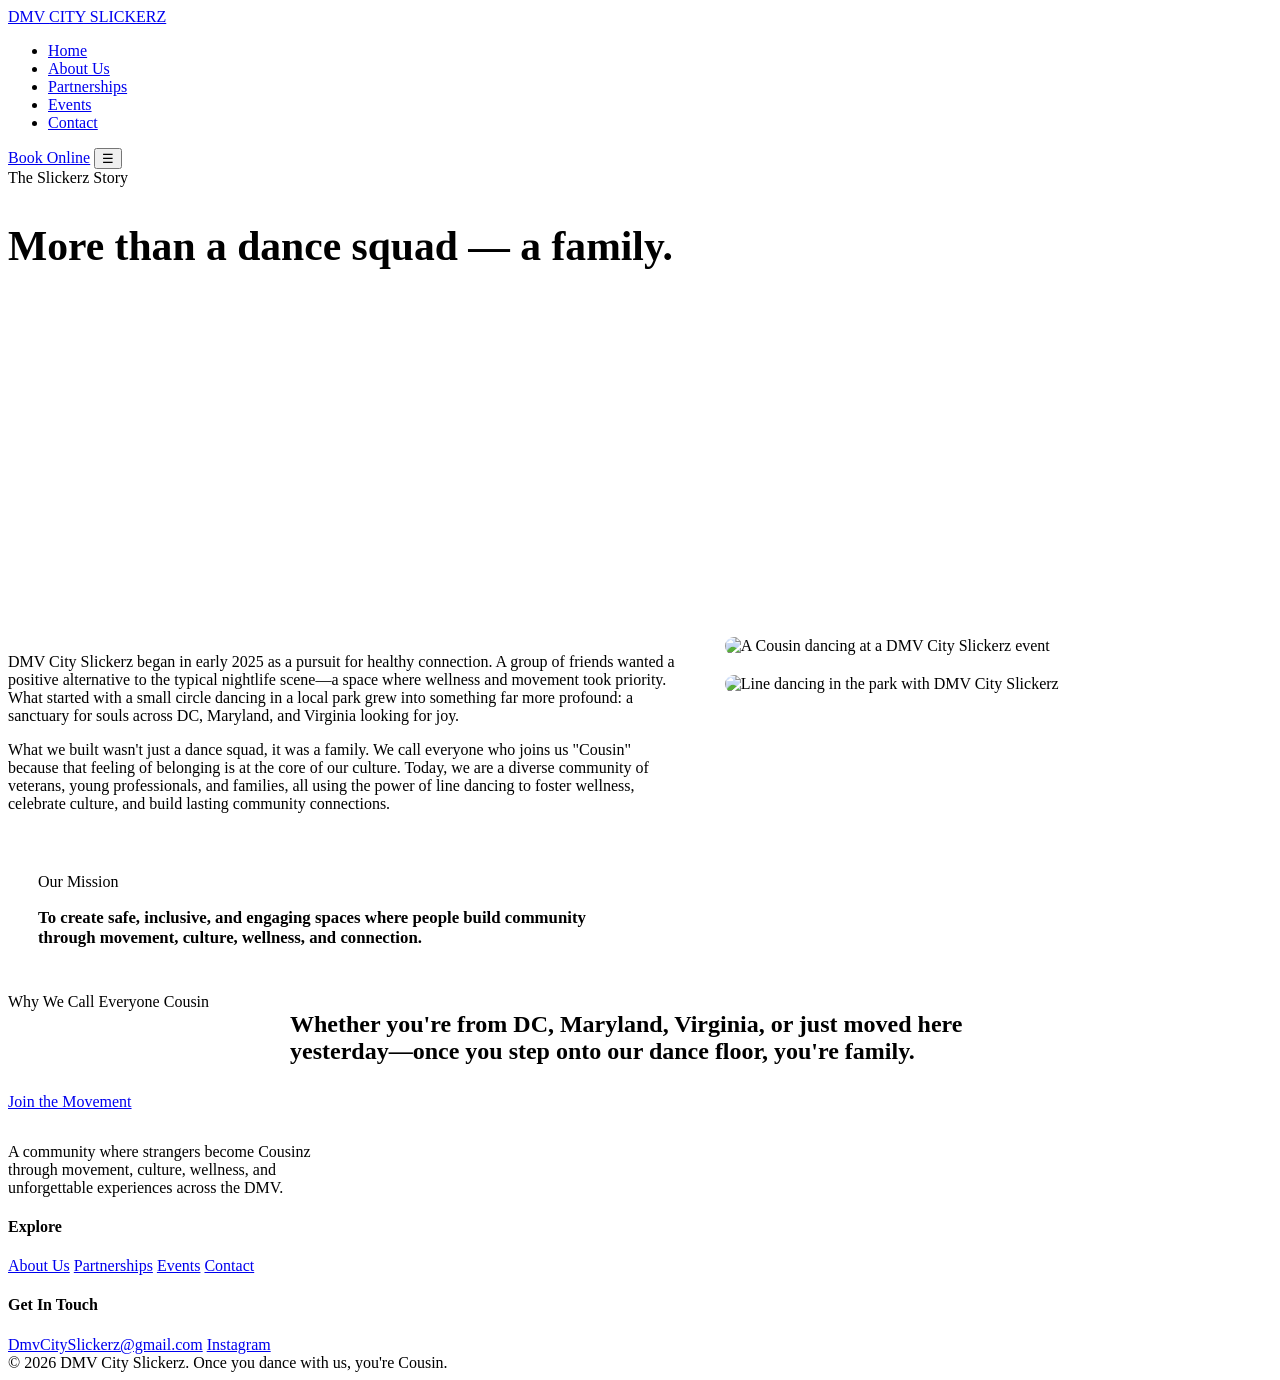
==== about.html @ 869b7dbd "Add about.html for DMV City Slickerz website" ====
<!DOCTYPE html>
<html lang="en">
<head>
<meta charset="UTF-8">
<meta name="viewport" content="width=device-width, initial-scale=1.0">
<title>About Us | DMV City Slickerz</title>
<link rel="stylesheet" href="css/style.css">
</head>
<body>

<header class="site-header">
  <nav class="nav">
    <a href="index.html" class="logo">DMV <span>CITY SLICKERZ</span></a>
    <ul class="nav-links">
      <li><a href="index.html">Home</a></li>
      <li><a href="about.html" class="active">About Us</a></li>
      <li><a href="partnerships.html">Partnerships</a></li>
      <li><a href="events.html">Events</a></li>
      <li><a href="contact.html">Contact</a></li>
    </ul>
    <div class="nav-cta">
      <a href="events.html" class="btn btn-rust">Book Online</a>
      <button class="nav-toggle" aria-label="Menu">&#9776;</button>
    </div>
  </nav>
</header>

<section class="hero" style="min-height:52vh;background-image:url('images/full_dsc_0605.jpg');">
  <div class="hero-inner">
    <span class="eyebrow">The Slickerz Story</span>
    <h1 style="font-size:2.6rem;">More than a dance squad &mdash; a family.</h1>
  </div>
</section>

<section>
  <div class="wrap" style="display:grid;grid-template-columns:1.1fr .9fr;gap:48px;align-items:start;">
    <div>
      <p class="subtitle">DMV City Slickerz began in early 2025 as a pursuit for healthy connection. A group of friends wanted a positive alternative to the typical nightlife scene&mdash;a space where wellness and movement took priority. What started with a small circle dancing in a local park grew into something far more profound: a sanctuary for souls across DC, Maryland, and Virginia looking for joy.</p>
      <p class="subtitle">What we built wasn't just a dance squad, it was a family. We call everyone who joins us "Cousin" because that feeling of belonging is at the core of our culture. Today, we are a diverse community of veterans, young professionals, and families, all using the power of line dancing to foster wellness, celebrate culture, and build lasting community connections.</p>
      <div style="background:var(--cream-2);border-radius:14px;padding:28px 30px;margin-top:32px;">
        <span class="eyebrow">Our Mission</span>
        <p class="mb-0" style="font-size:1.05rem;color:var(--green-2);font-weight:600;">To create safe, inclusive, and engaging spaces where people build community through movement, culture, wellness, and connection.</p>
      </div>
    </div>
    <div style="display:flex;flex-direction:column;gap:20px;">
      <img src="images/full_img_4966.jpg" alt="A Cousin dancing at a DMV City Slickerz event" style="border-radius:16px;">
      <img src="images/full_dsc_0731.jpg" alt="Line dancing in the park with DMV City Slickerz" style="border-radius:16px;">
    </div>
  </div>
</section>

<section class="section-dark center">
  <div class="wrap">
    <span class="eyebrow">Why We Call Everyone Cousin</span>
    <h2 style="max-width:700px;margin:0 auto;">Whether you're from DC, Maryland, Virginia, or just moved here yesterday&mdash;once you step onto our dance floor, you're family.</h2>
    <div style="margin-top:28px;">
      <a href="contact.html" class="btn btn-rust">Join the Movement</a>
    </div>
  </div>
</section>

<footer class="site-footer">
  <div class="wrap">
    <div class="footer-grid">
      <div>
        <a href="index.html" class="logo" style="color:#fff;">DMV <span>CITY SLICKERZ</span></a>
        <p style="margin-top:14px;max-width:320px;">A community where strangers become Cousinz through movement, culture, wellness, and unforgettable experiences across the DMV.</p>
      </div>
      <div>
        <h4>Explore</h4>
        <a href="about.html">About Us</a>
        <a href="partnerships.html">Partnerships</a>
        <a href="events.html">Events</a>
        <a href="contact.html">Contact</a>
      </div>
      <div>
        <h4>Get In Touch</h4>
        <a href="mailto:DmvCitySlickerz@gmail.com">DmvCitySlickerz@gmail.com</a>
        <a href="https://instagram.com/dmvcityslickerz" target="_blank" rel="noopener">Instagram</a>
      </div>
    </div>
    <div class="footer-bottom">&copy; 2026 DMV City Slickerz. Once you dance with us, you're Cousin.</div>
  </div>
</footer>

<script src="js/main.js"></script>
</body>
</html>
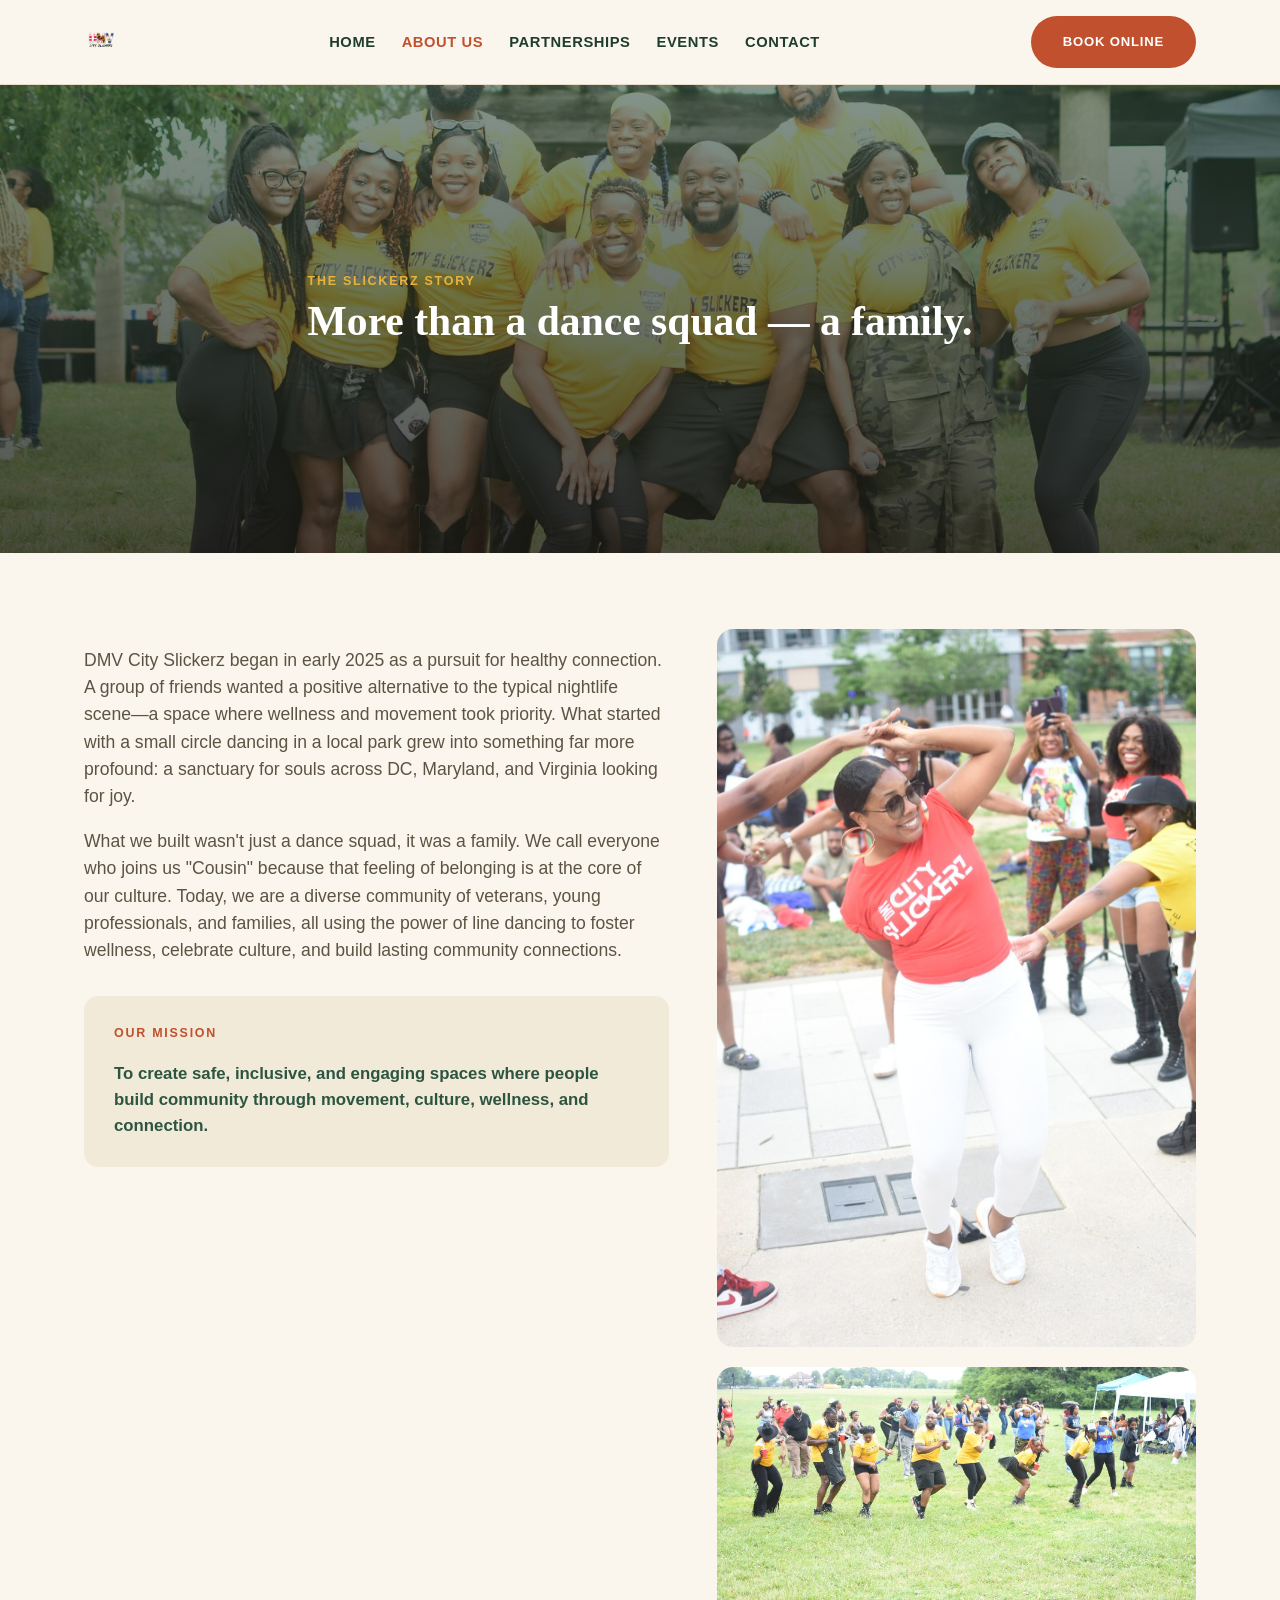
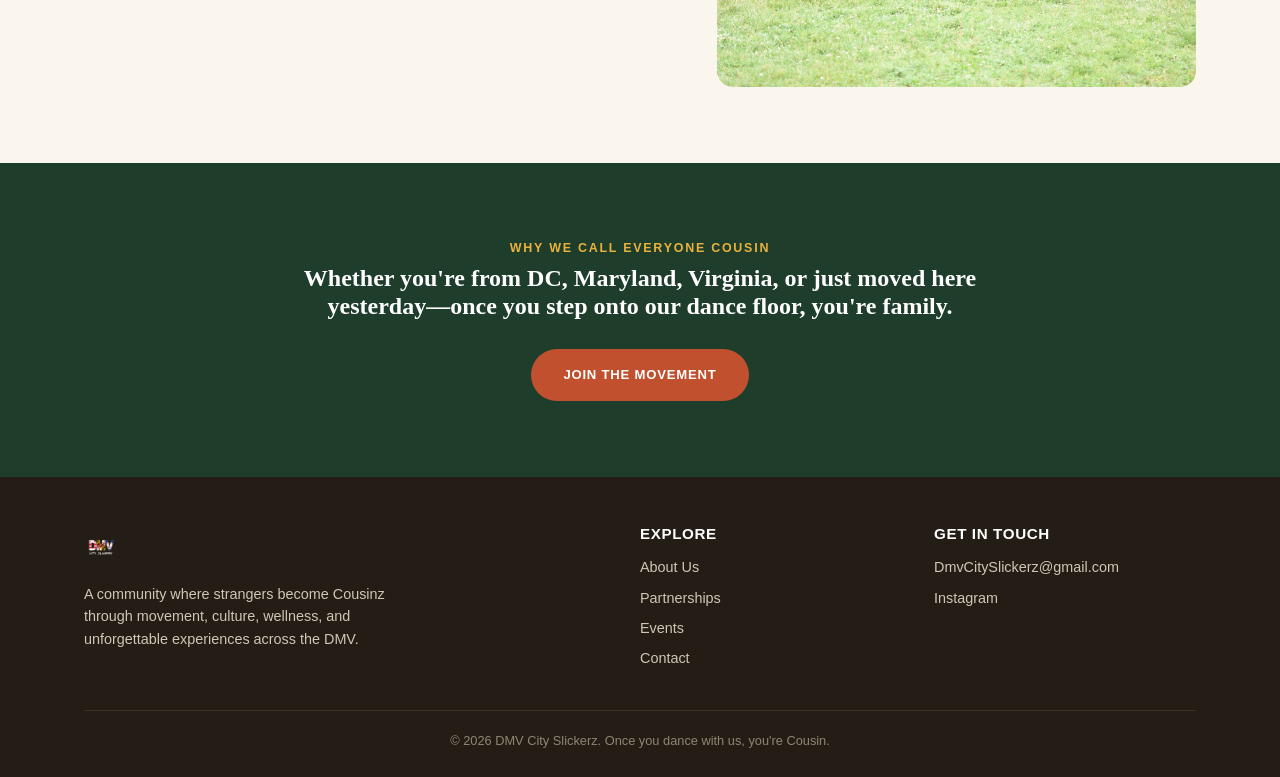
==== commit c7a1d669: "Replace logo text links with image links" ====
--- a/about.html
+++ b/about.html
@@ -10,7 +10,7 @@
 
 <header class="site-header">
   <nav class="nav">
-    <a href="index.html" class="logo">DMV <span>CITY SLICKERZ</span></a>
+    <a href="index.html" class="logo"><img src="images/logo-black.png" alt="DMV City Slickerz" style="height:44px;display:block;"></a>
     <ul class="nav-links">
       <li><a href="index.html">Home</a></li>
       <li><a href="about.html" class="active">About Us</a></li>
@@ -63,7 +63,7 @@
   <div class="wrap">
     <div class="footer-grid">
       <div>
-        <a href="index.html" class="logo" style="color:#fff;">DMV <span>CITY SLICKERZ</span></a>
+        <a href="index.html" class="logo" style="color:#fff;"><img src="images/logo-white.png" alt="DMV City Slickerz" style="height:44px;display:block;"></a>
         <p style="margin-top:14px;max-width:320px;">A community where strangers become Cousinz through movement, culture, wellness, and unforgettable experiences across the DMV.</p>
       </div>
       <div>
--- a/css/style.css
+++ b/css/style.css
@@ -0,0 +1,201 @@
+:root{
+  --cream:#faf6ee;
+  --cream-2:#f2ead9;
+  --green:#1f3d2b;
+  --green-2:#2c5540;
+  --rust:#c1502e;
+  --rust-2:#a83f22;
+  --gold:#e8b23c;
+  --ink:#241d15;
+  --maxw:1160px;
+}
+*{box-sizing:border-box;}
+html{scroll-behavior:smooth;}
+body{
+  margin:0;
+  font-family:'Trebuchet MS','Segoe UI',Verdana,sans-serif;
+  background:var(--cream);
+  color:var(--ink);
+  line-height:1.55;
+}
+h1,h2,h3,h4{
+  font-family:Georgia,'Times New Roman',serif;
+  color:var(--green);
+  margin:0 0 .5em;
+  line-height:1.15;
+}
+a{color:inherit;}
+img{max-width:100%;display:block;}
+.wrap{max-width:var(--maxw);margin:0 auto;padding:0 24px;}
+.eyebrow{
+  text-transform:uppercase;
+  letter-spacing:.14em;
+  font-size:.78rem;
+  font-weight:700;
+  color:var(--rust);
+  margin-bottom:.6em;
+  display:block;
+}
+.btn{
+  display:inline-block;
+  padding:14px 30px;
+  border-radius:999px;
+  font-weight:700;
+  text-decoration:none;
+  text-transform:uppercase;
+  letter-spacing:.06em;
+  font-size:.82rem;
+  border:2px solid transparent;
+  cursor:pointer;
+  transition:transform .15s ease, opacity .15s ease;
+}
+.btn:hover{transform:translateY(-2px);}
+.btn-rust{background:var(--rust);color:#fff;}
+.btn-outline{background:transparent;color:var(--green);border-color:var(--green);}
+.btn-outline-light{background:transparent;color:#fff;border-color:#fff;}
+.btn-row{display:flex;gap:14px;flex-wrap:wrap;}
+
+/* NAV */
+.site-header{
+  background:var(--cream);
+  border-bottom:1px solid #e6dcc7;
+  position:sticky;top:0;z-index:50;
+}
+.nav{
+  display:flex;align-items:center;justify-content:space-between;
+  padding:16px 24px;max-width:var(--maxw);margin:0 auto;
+}
+.logo{
+  font-family:Georgia,serif;
+  font-weight:700;
+  font-size:1.15rem;
+  letter-spacing:.03em;
+  color:var(--green);
+  text-decoration:none;
+}
+.logo span{color:var(--rust);}
+.nav-links{list-style:none;display:flex;gap:26px;margin:0;padding:0;}
+.nav-links a{
+  text-decoration:none;color:var(--green);font-weight:600;
+  font-size:.92rem;text-transform:uppercase;letter-spacing:.04em;
+}
+.nav-links a.active,.nav-links a:hover{color:var(--rust);}
+.nav-cta{display:flex;gap:12px;align-items:center;}
+.nav-toggle{display:none;}
+@media(max-width:840px){
+  .nav-links{display:none;}
+  .nav-toggle{display:block;background:none;border:none;font-size:1.6rem;color:var(--green);cursor:pointer;}
+}
+
+/* HERO */
+.hero{
+  position:relative;
+  min-height:82vh;
+  display:flex;align-items:center;
+  background-size:cover;background-position:center;
+  color:#fff;
+}
+.hero::after{
+  content:'';position:absolute;inset:0;
+  background:linear-gradient(180deg,rgba(31,61,43,.55),rgba(20,20,15,.75));
+}
+.hero-inner{position:relative;z-index:2;max-width:var(--maxw);margin:0 auto;padding:0 24px;}
+.hero .eyebrow{color:var(--gold);}
+.hero h1{
+  color:#fff;font-size:3.2rem;max-width:780px;
+}
+.hero h1 em{color:var(--gold);font-style:normal;}
+.hero p{max-width:560px;font-size:1.1rem;margin-bottom:1.8em;color:#f3ede0;}
+@media(max-width:640px){.hero h1{font-size:2.1rem;}}
+
+/* SECTIONS */
+section{padding:76px 0;}
+.section-head{max-width:640px;margin-bottom:44px;}
+.section-alt{background:var(--cream-2);}
+.section-dark{background:var(--green);color:#f3ede0;}
+.section-dark h2,.section-dark h3{color:#fff;}
+.section-dark .eyebrow{color:var(--gold);}
+
+/* EVENT CARDS */
+.event-grid{display:grid;grid-template-columns:repeat(2,1fr);gap:28px;}
+@media(max-width:760px){.event-grid{grid-template-columns:1fr;}}
+.event-card{
+  background:#fff;border-radius:14px;overflow:hidden;
+  box-shadow:0 6px 24px rgba(31,25,13,.08);
+}
+.event-card img{width:100%;height:280px;object-fit:cover;}
+.event-body{padding:22px 24px;}
+.event-date{color:var(--rust);font-weight:700;text-transform:uppercase;font-size:.82rem;letter-spacing:.05em;margin-bottom:.4em;}
+.event-body h3{font-size:1.25rem;margin-bottom:.3em;}
+.event-loc{color:#6b6252;font-size:.92rem;margin-bottom:1.1em;}
+.event-actions{display:flex;gap:10px;flex-wrap:wrap;}
+.event-actions .btn{padding:10px 20px;font-size:.75rem;}
+
+/* GRID / CARDS generic */
+.card-grid{display:grid;grid-template-columns:repeat(3,1fr);gap:24px;}
+@media(max-width:900px){.card-grid{grid-template-columns:repeat(2,1fr);}}
+@media(max-width:560px){.card-grid{grid-template-columns:1fr;}}
+.tag-pill{
+  display:inline-block;background:#fff;border:1px solid #e6dcc7;
+  border-radius:999px;padding:10px 18px;margin:5px 6px 5px 0;font-size:.88rem;font-weight:600;color:var(--green-2);
+}
+
+/* STATS */
+.stats{display:grid;grid-template-columns:repeat(4,1fr);gap:24px;text-align:center;}
+@media(max-width:700px){.stats{grid-template-columns:repeat(2,1fr);}}
+.stat-num{font-family:Georgia,serif;font-size:2.6rem;color:var(--gold);font-weight:700;}
+.stat-label{text-transform:uppercase;letter-spacing:.06em;font-size:.8rem;color:#e6dcc7;}
+
+/* SPONSOR TIERS */
+.tier-grid{display:grid;grid-template-columns:repeat(4,1fr);gap:20px;}
+@media(max-width:900px){.tier-grid{grid-template-columns:repeat(2,1fr);}}
+@media(max-width:560px){.tier-grid{grid-template-columns:1fr;}}
+.tier-card{background:#fff;border-radius:14px;padding:26px 22px;box-shadow:0 6px 24px rgba(31,25,13,.06);border-top:5px solid var(--rust);}
+.tier-card h4{font-size:1.05rem;text-transform:uppercase;letter-spacing:.03em;}
+.tier-card p{font-size:.92rem;color:#5c5342;}
+
+/* GALLERY */
+.gallery-grid{
+  columns:4 220px;column-gap:14px;
+}
+.gallery-grid img{width:100%;margin:0 0 14px;border-radius:10px;break-inside:avoid;}
+@media(max-width:640px){.gallery-grid{columns:2 160px;}}
+
+/* VOLUNTEER LIST */
+.vol-list{list-style:none;padding:0;margin:0 0 28px;}
+.vol-list li{
+  padding:16px 0;border-bottom:1px solid rgba(255,255,255,.15);
+}
+.vol-list b{color:var(--gold);}
+
+/* TESTIMONIALS */
+.testi-grid{display:grid;grid-template-columns:repeat(3,1fr);gap:24px;}
+@media(max-width:840px){.testi-grid{grid-template-columns:1fr;}}
+.testi-card{background:#fff;border-radius:14px;padding:26px;box-shadow:0 6px 20px rgba(31,25,13,.06);}
+.testi-card p{font-style:italic;color:#4a4334;}
+.testi-name{font-weight:700;color:var(--rust);margin-top:14px;}
+
+/* FORM */
+.form-box{background:#fff;border-radius:16px;padding:34px;box-shadow:0 8px 30px rgba(31,25,13,.08);max-width:640px;}
+.form-row{display:grid;grid-template-columns:1fr 1fr;gap:16px;margin-bottom:16px;}
+@media(max-width:560px){.form-row{grid-template-columns:1fr;}}
+.form-box label{font-weight:700;font-size:.85rem;text-transform:uppercase;letter-spacing:.03em;color:var(--green-2);display:block;margin-bottom:6px;}
+.form-box input,.form-box select,.form-box textarea{
+  width:100%;padding:12px 14px;border:1px solid #ddd0b0;border-radius:8px;
+  font-family:inherit;font-size:.95rem;background:var(--cream);
+}
+.form-note{background:var(--cream-2);border:1px dashed #c9bb95;border-radius:10px;padding:14px 18px;font-size:.85rem;color:#6b6250;margin-top:18px;}
+
+/* FOOTER */
+.site-footer{background:var(--ink);color:#cfc7b4;padding:48px 0 26px;font-size:.9rem;}
+.footer-grid{display:grid;grid-template-columns:2fr 1fr 1fr;gap:32px;margin-bottom:32px;}
+@media(max-width:700px){.footer-grid{grid-template-columns:1fr;}}
+.footer-grid h4{color:#fff;font-size:.95rem;text-transform:uppercase;letter-spacing:.04em;margin-bottom:14px;font-family:inherit;}
+.footer-grid a{display:block;color:#cfc7b4;text-decoration:none;margin-bottom:8px;}
+.footer-grid a:hover{color:var(--gold);}
+.footer-bottom{border-top:1px solid #3a3327;padding-top:20px;text-align:center;color:#8f8672;font-size:.8rem;}
+
+.center{text-align:center;}
+.mb-0{margin-bottom:0;}
+.subtitle{font-size:1.1rem;color:#5c5342;}
+.section-dark .subtitle{color:#dcd5c3;}
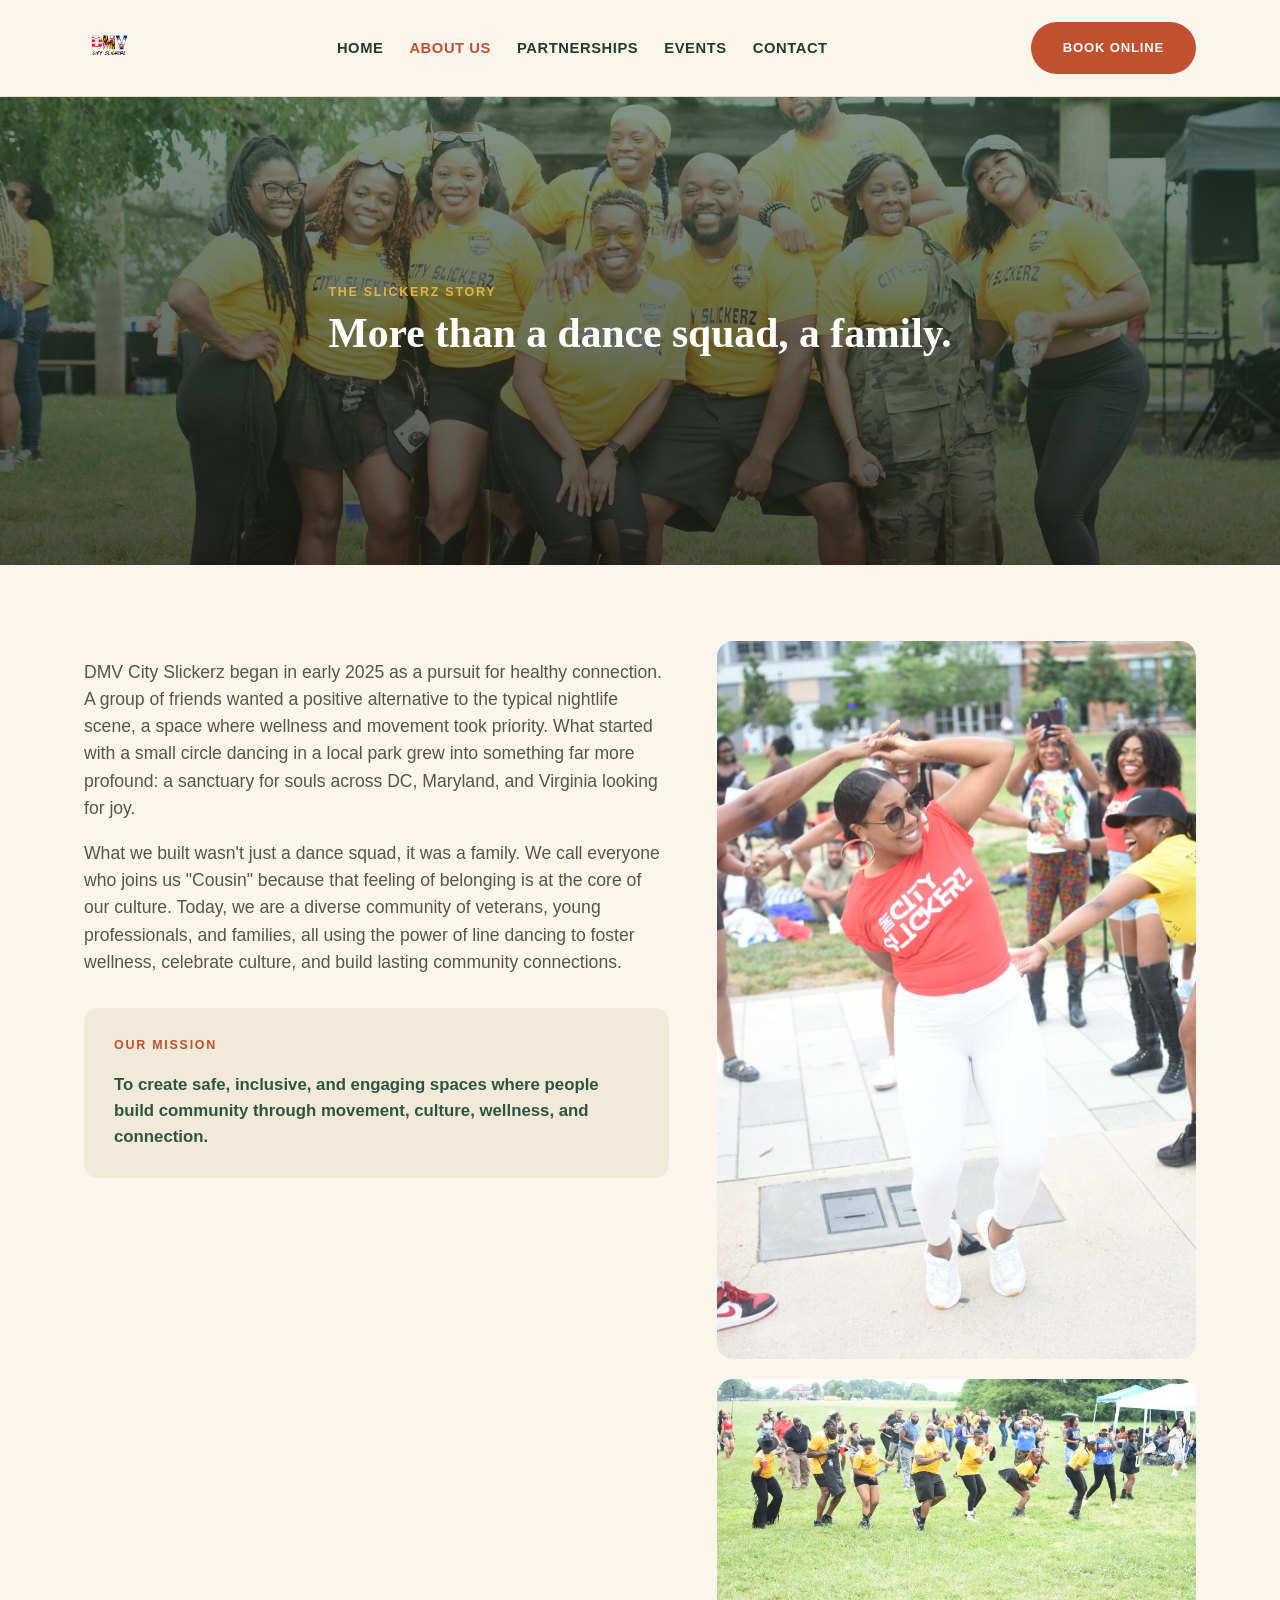
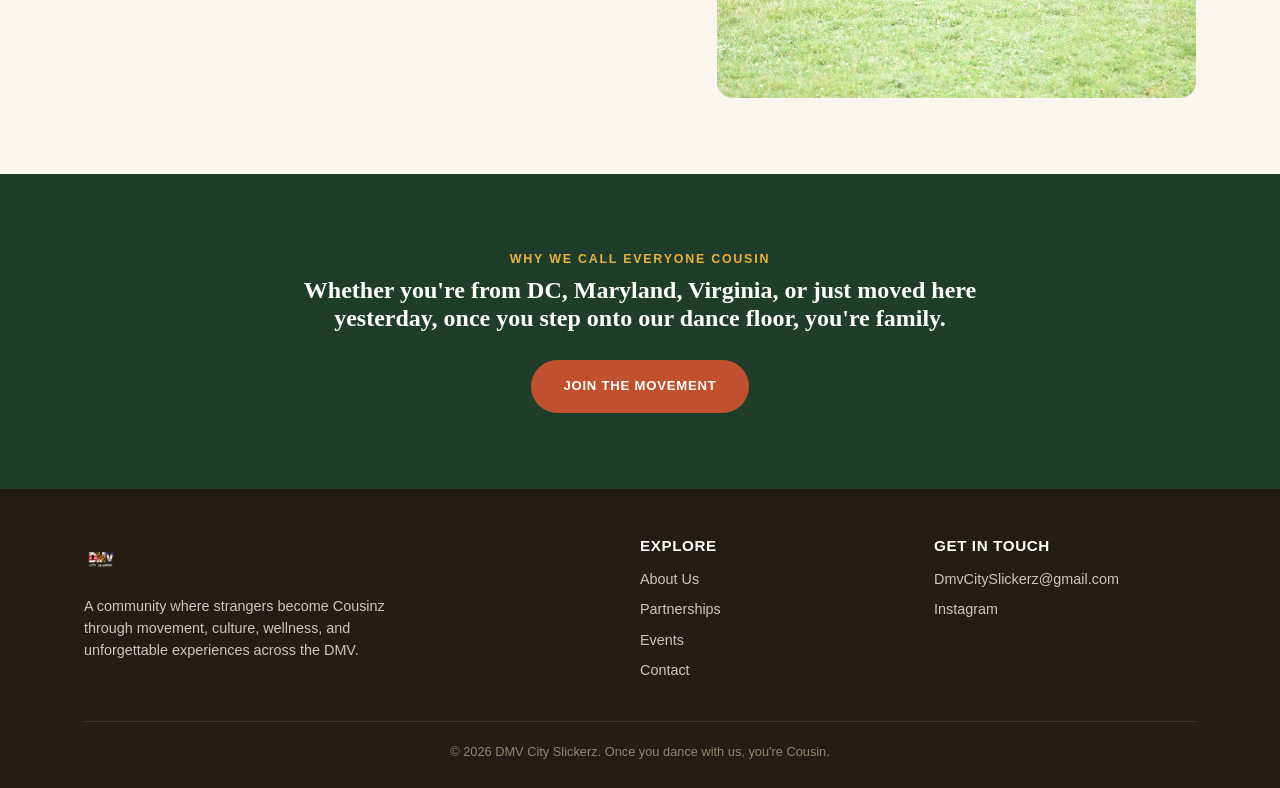
==== commit 3377db09: "Enlarge nav logo and remove em dashes from copy" ====
--- a/about.html
+++ b/about.html
@@ -10,7 +10,7 @@
 
 <header class="site-header">
   <nav class="nav">
-    <a href="index.html" class="logo"><img src="images/logo-black.png" alt="DMV City Slickerz" style="height:44px;display:block;"></a>
+    <a href="index.html" class="logo"><img src="images/logo-black.png" alt="DMV City Slickerz" style="height:64px;display:block;"></a>
     <ul class="nav-links">
       <li><a href="index.html">Home</a></li>
       <li><a href="about.html" class="active">About Us</a></li>
@@ -28,14 +28,14 @@
 <section class="hero" style="min-height:52vh;background-image:url('images/full_dsc_0605.jpg');">
   <div class="hero-inner">
     <span class="eyebrow">The Slickerz Story</span>
-    <h1 style="font-size:2.6rem;">More than a dance squad &mdash; a family.</h1>
+    <h1 style="font-size:2.6rem;">More than a dance squad, a family.</h1>
   </div>
 </section>
 
 <section>
   <div class="wrap" style="display:grid;grid-template-columns:1.1fr .9fr;gap:48px;align-items:start;">
     <div>
-      <p class="subtitle">DMV City Slickerz began in early 2025 as a pursuit for healthy connection. A group of friends wanted a positive alternative to the typical nightlife scene&mdash;a space where wellness and movement took priority. What started with a small circle dancing in a local park grew into something far more profound: a sanctuary for souls across DC, Maryland, and Virginia looking for joy.</p>
+      <p class="subtitle">DMV City Slickerz began in early 2025 as a pursuit for healthy connection. A group of friends wanted a positive alternative to the typical nightlife scene, a space where wellness and movement took priority. What started with a small circle dancing in a local park grew into something far more profound: a sanctuary for souls across DC, Maryland, and Virginia looking for joy.</p>
       <p class="subtitle">What we built wasn't just a dance squad, it was a family. We call everyone who joins us "Cousin" because that feeling of belonging is at the core of our culture. Today, we are a diverse community of veterans, young professionals, and families, all using the power of line dancing to foster wellness, celebrate culture, and build lasting community connections.</p>
       <div style="background:var(--cream-2);border-radius:14px;padding:28px 30px;margin-top:32px;">
         <span class="eyebrow">Our Mission</span>
@@ -52,7 +52,7 @@
 <section class="section-dark center">
   <div class="wrap">
     <span class="eyebrow">Why We Call Everyone Cousin</span>
-    <h2 style="max-width:700px;margin:0 auto;">Whether you're from DC, Maryland, Virginia, or just moved here yesterday&mdash;once you step onto our dance floor, you're family.</h2>
+    <h2 style="max-width:700px;margin:0 auto;">Whether you're from DC, Maryland, Virginia, or just moved here yesterday, once you step onto our dance floor, you're family.</h2>
     <div style="margin-top:28px;">
       <a href="contact.html" class="btn btn-rust">Join the Movement</a>
     </div>
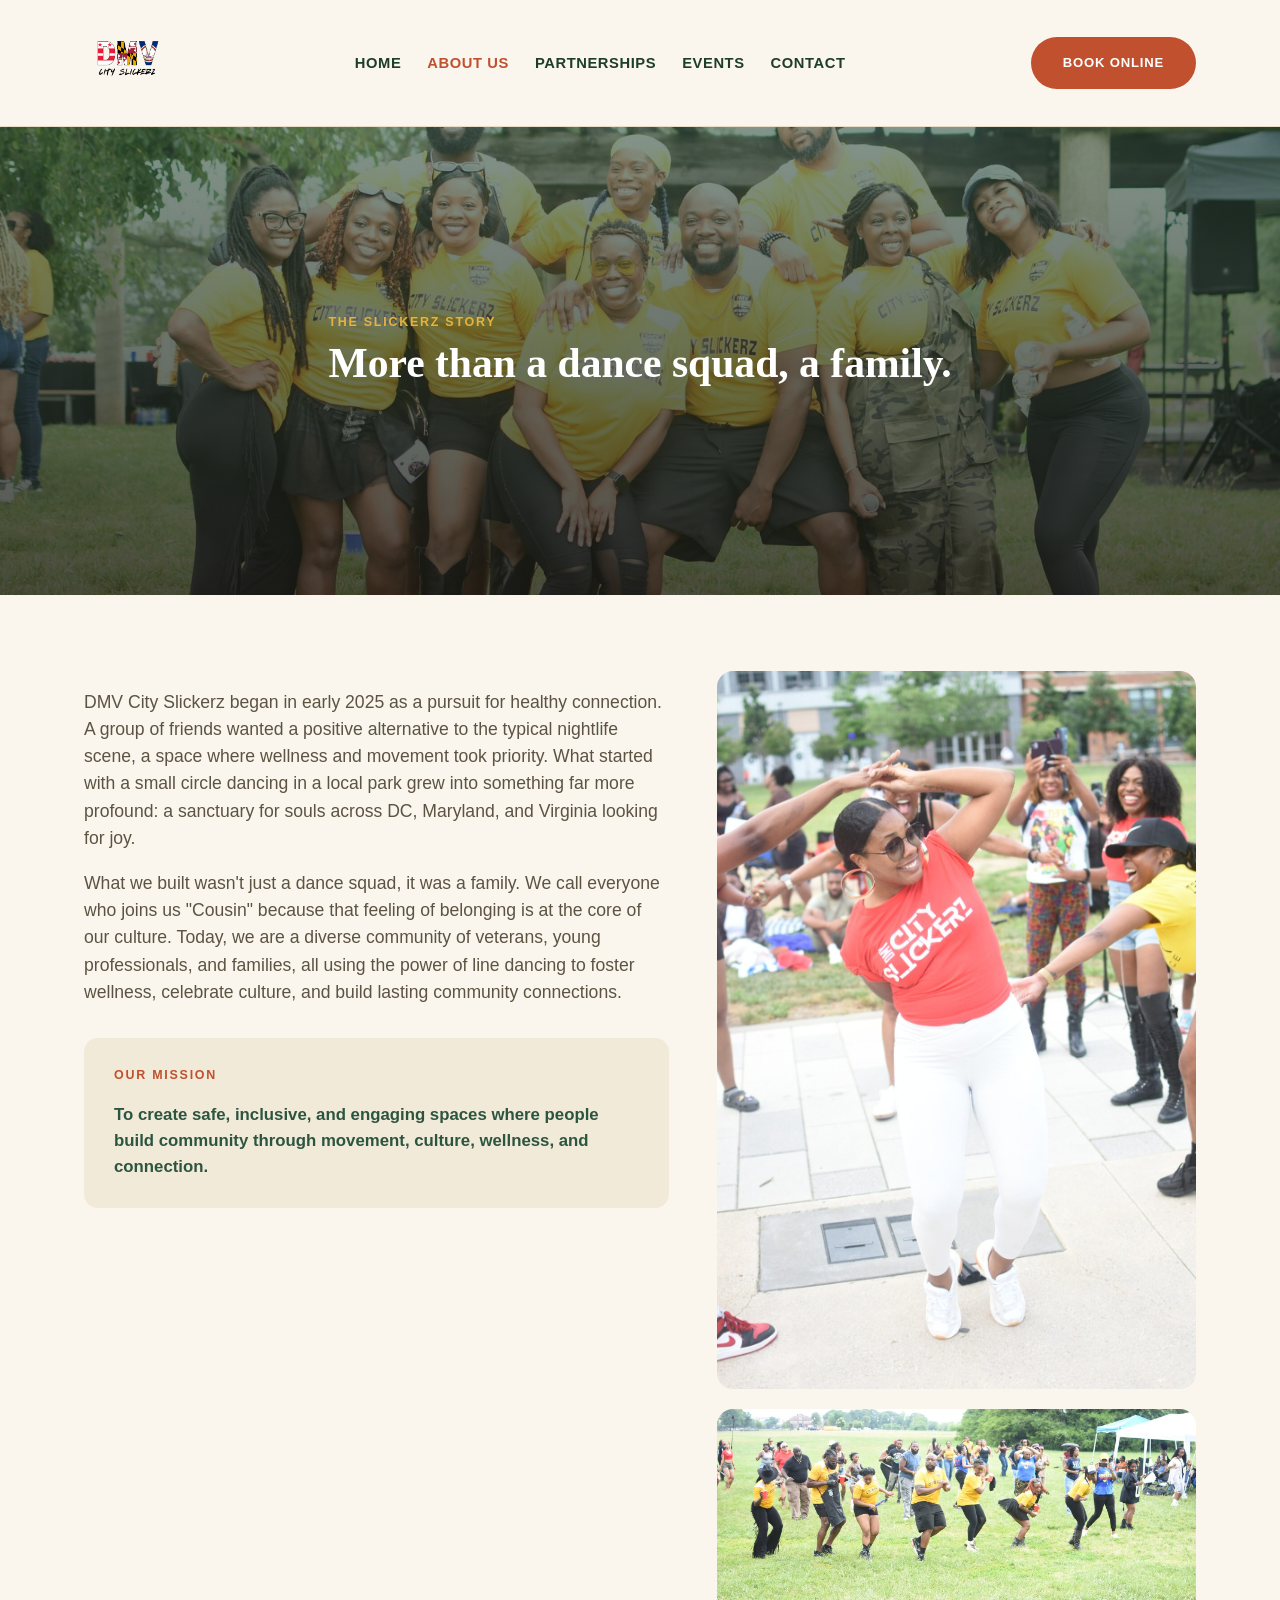
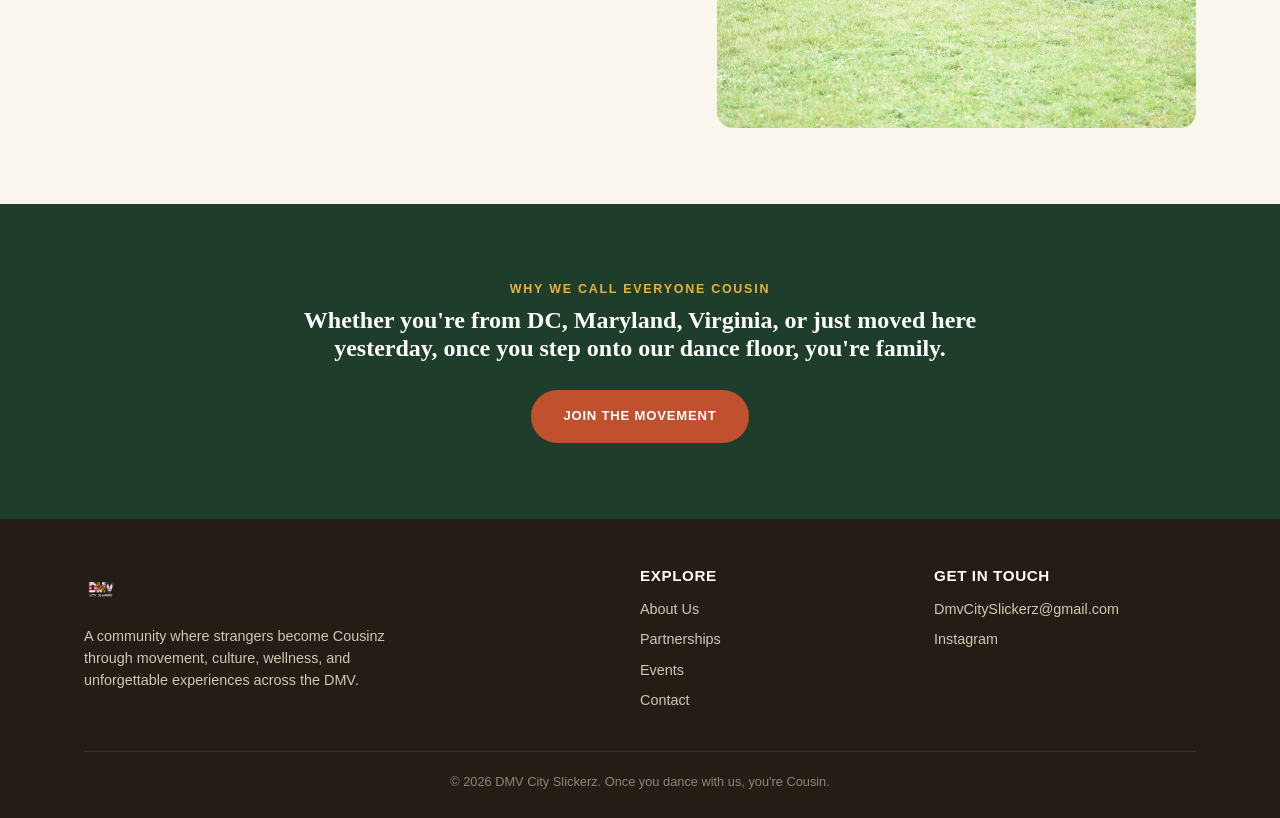
==== commit 72e60e75: "Update logo height in about.html Increased logo height from 64px to 110px." ====
--- a/about.html
+++ b/about.html
@@ -10,7 +10,7 @@
 
 <header class="site-header">
   <nav class="nav">
-    <a href="index.html" class="logo"><img src="images/logo-black.png" alt="DMV City Slickerz" style="height:64px;display:block;"></a>
+    <a href="index.html" class="logo"><img src="images/logo-black.png" alt="DMV City Slickerz" style="height:110px;display:block;"></a>
     <ul class="nav-links">
       <li><a href="index.html">Home</a></li>
       <li><a href="about.html" class="active">About Us</a></li>
--- a/css/style.css
+++ b/css/style.css
@@ -63,7 +63,7 @@
 }
 .nav{
   display:flex;align-items:center;justify-content:space-between;
-  padding:16px 24px;max-width:var(--maxw);margin:0 auto;
+  padding:8px 24px;max-width:var(--maxw);margin:0 auto;
 }
 .logo{
   font-family:Georgia,serif;
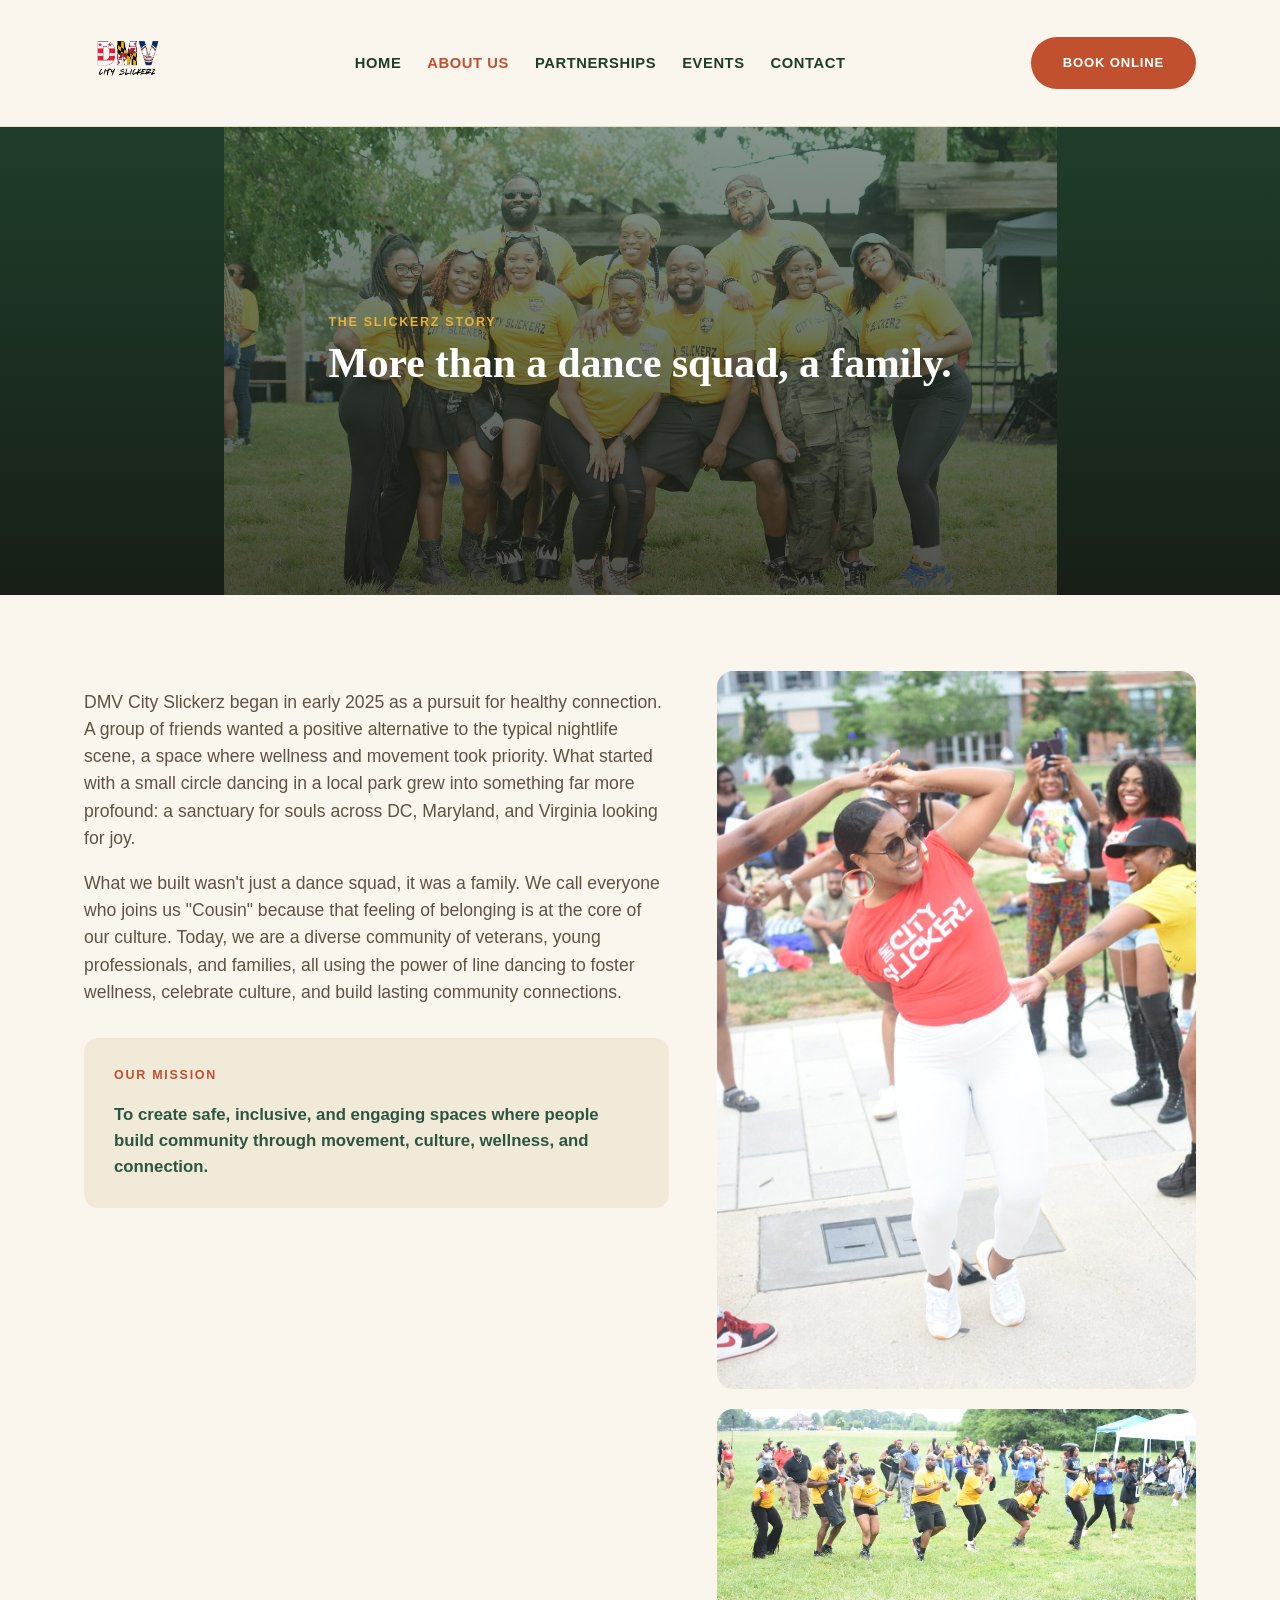
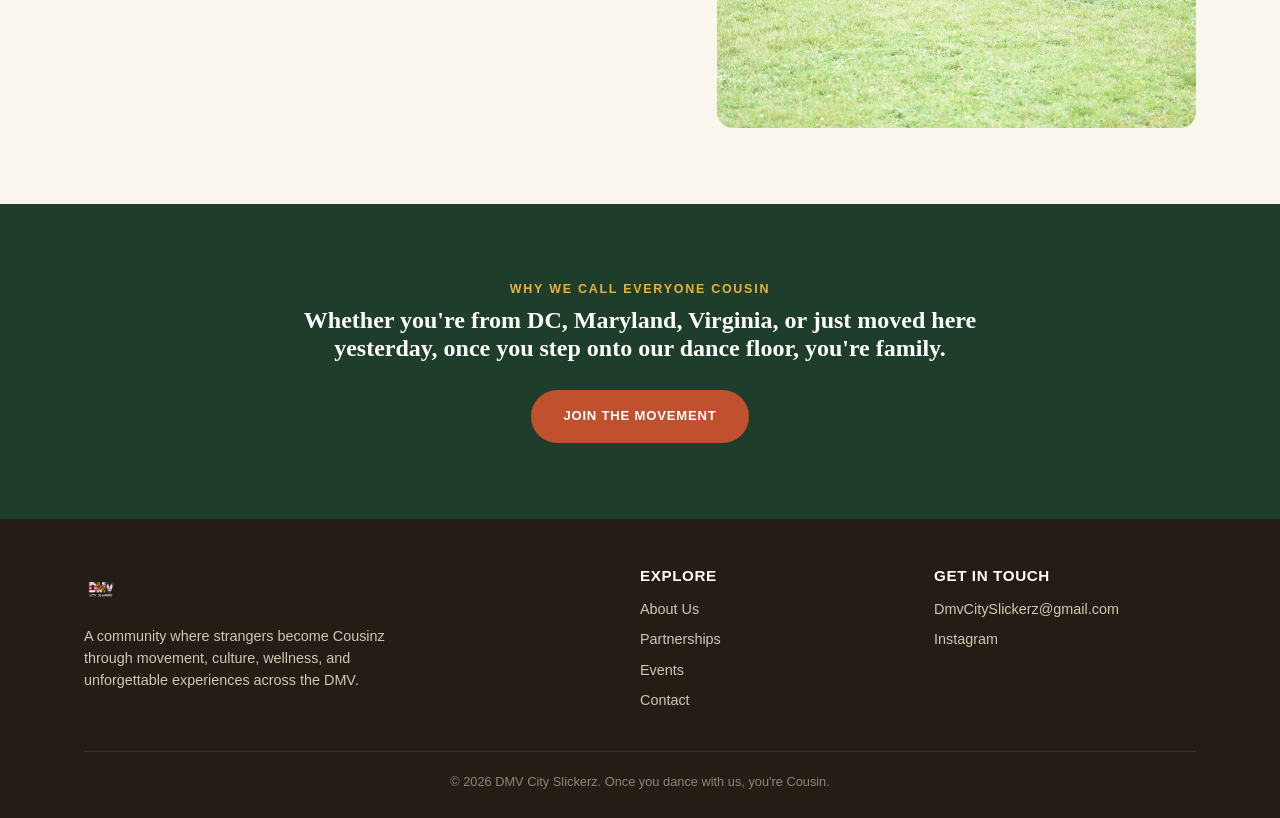
==== commit b1ab92b9: "Fix About page hero image so full group photo is visible Enhanced hero section styling with backgrou" ====
--- a/about.html
+++ b/about.html
@@ -25,7 +25,7 @@
   </nav>
 </header>
 
-<section class="hero" style="min-height:52vh;background-image:url('images/full_dsc_0605.jpg');">
+<section class="hero" style="min-height:52vh;background-image:url('images/full_dsc_0605.jpg');background-size:contain;background-repeat:no-repeat;background-position:center;background-color:#1f3d2b;">
   <div class="hero-inner">
     <span class="eyebrow">The Slickerz Story</span>
     <h1 style="font-size:2.6rem;">More than a dance squad, a family.</h1>
